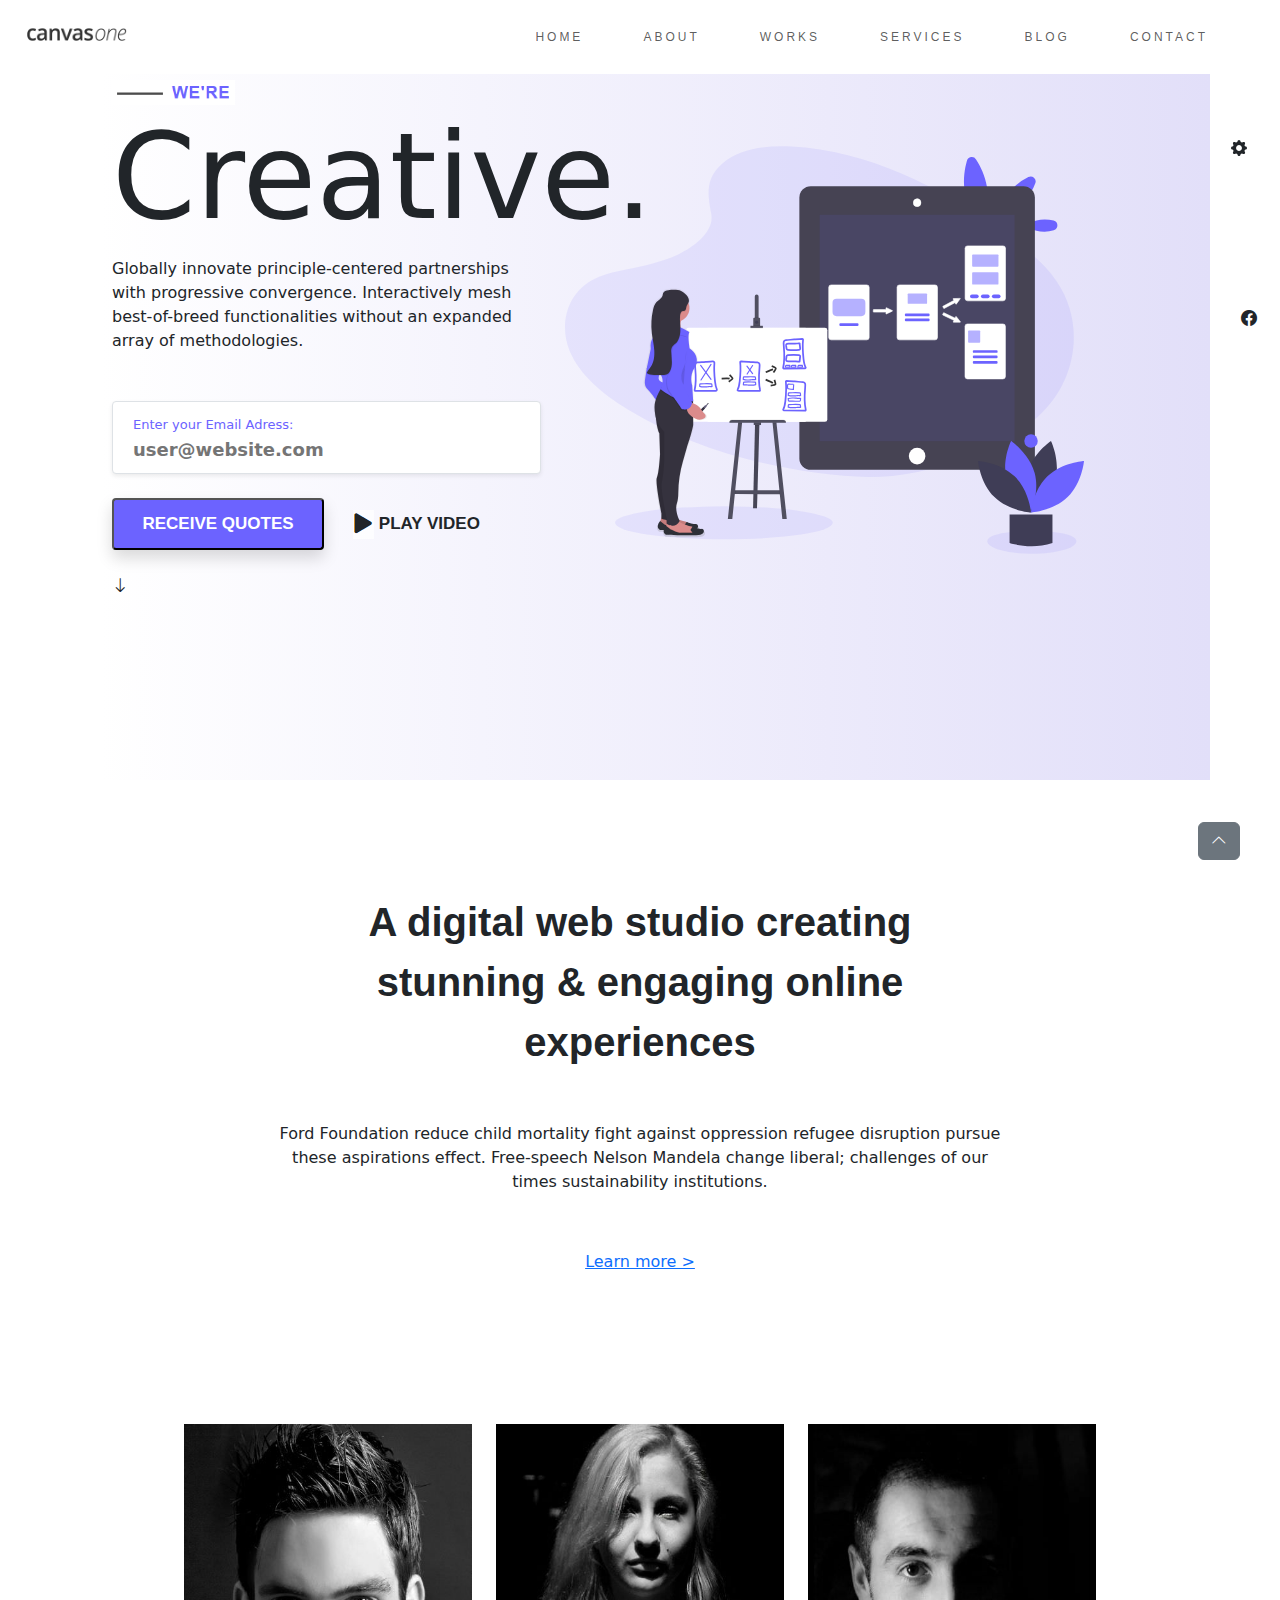
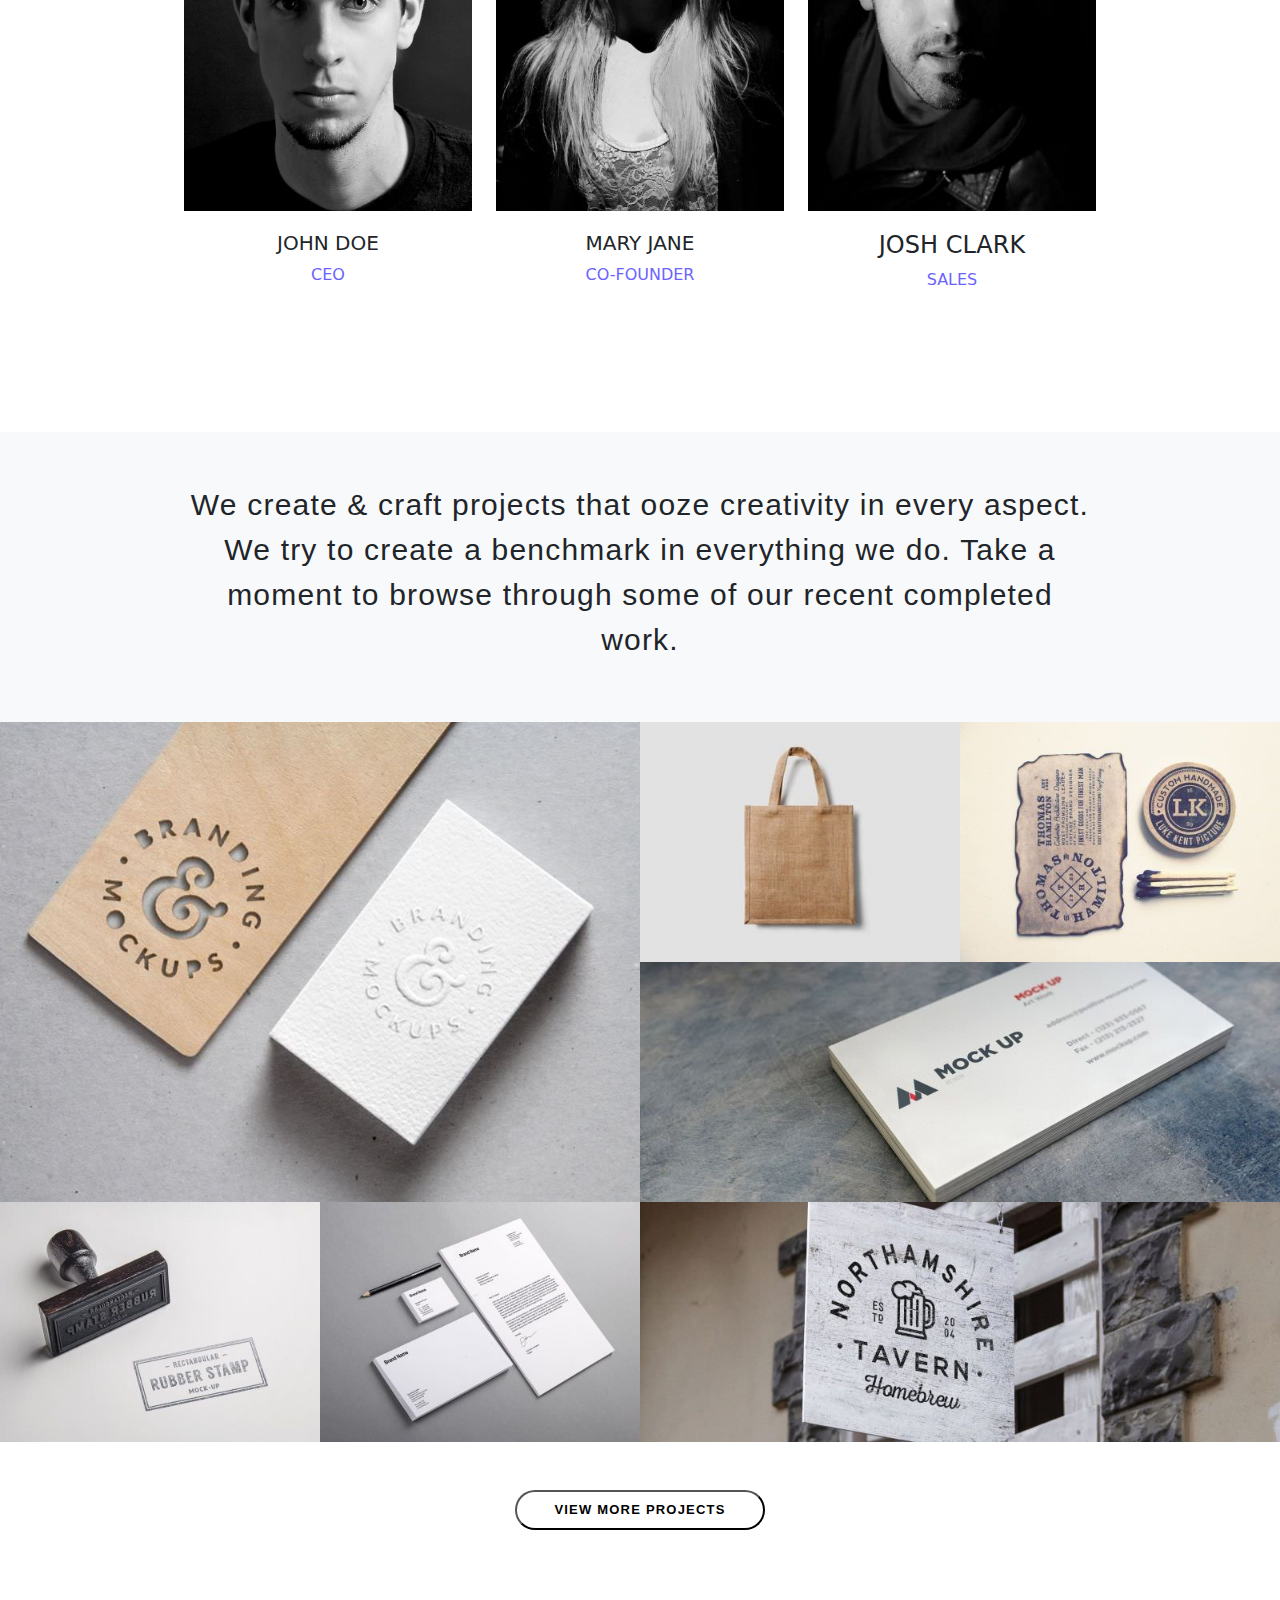
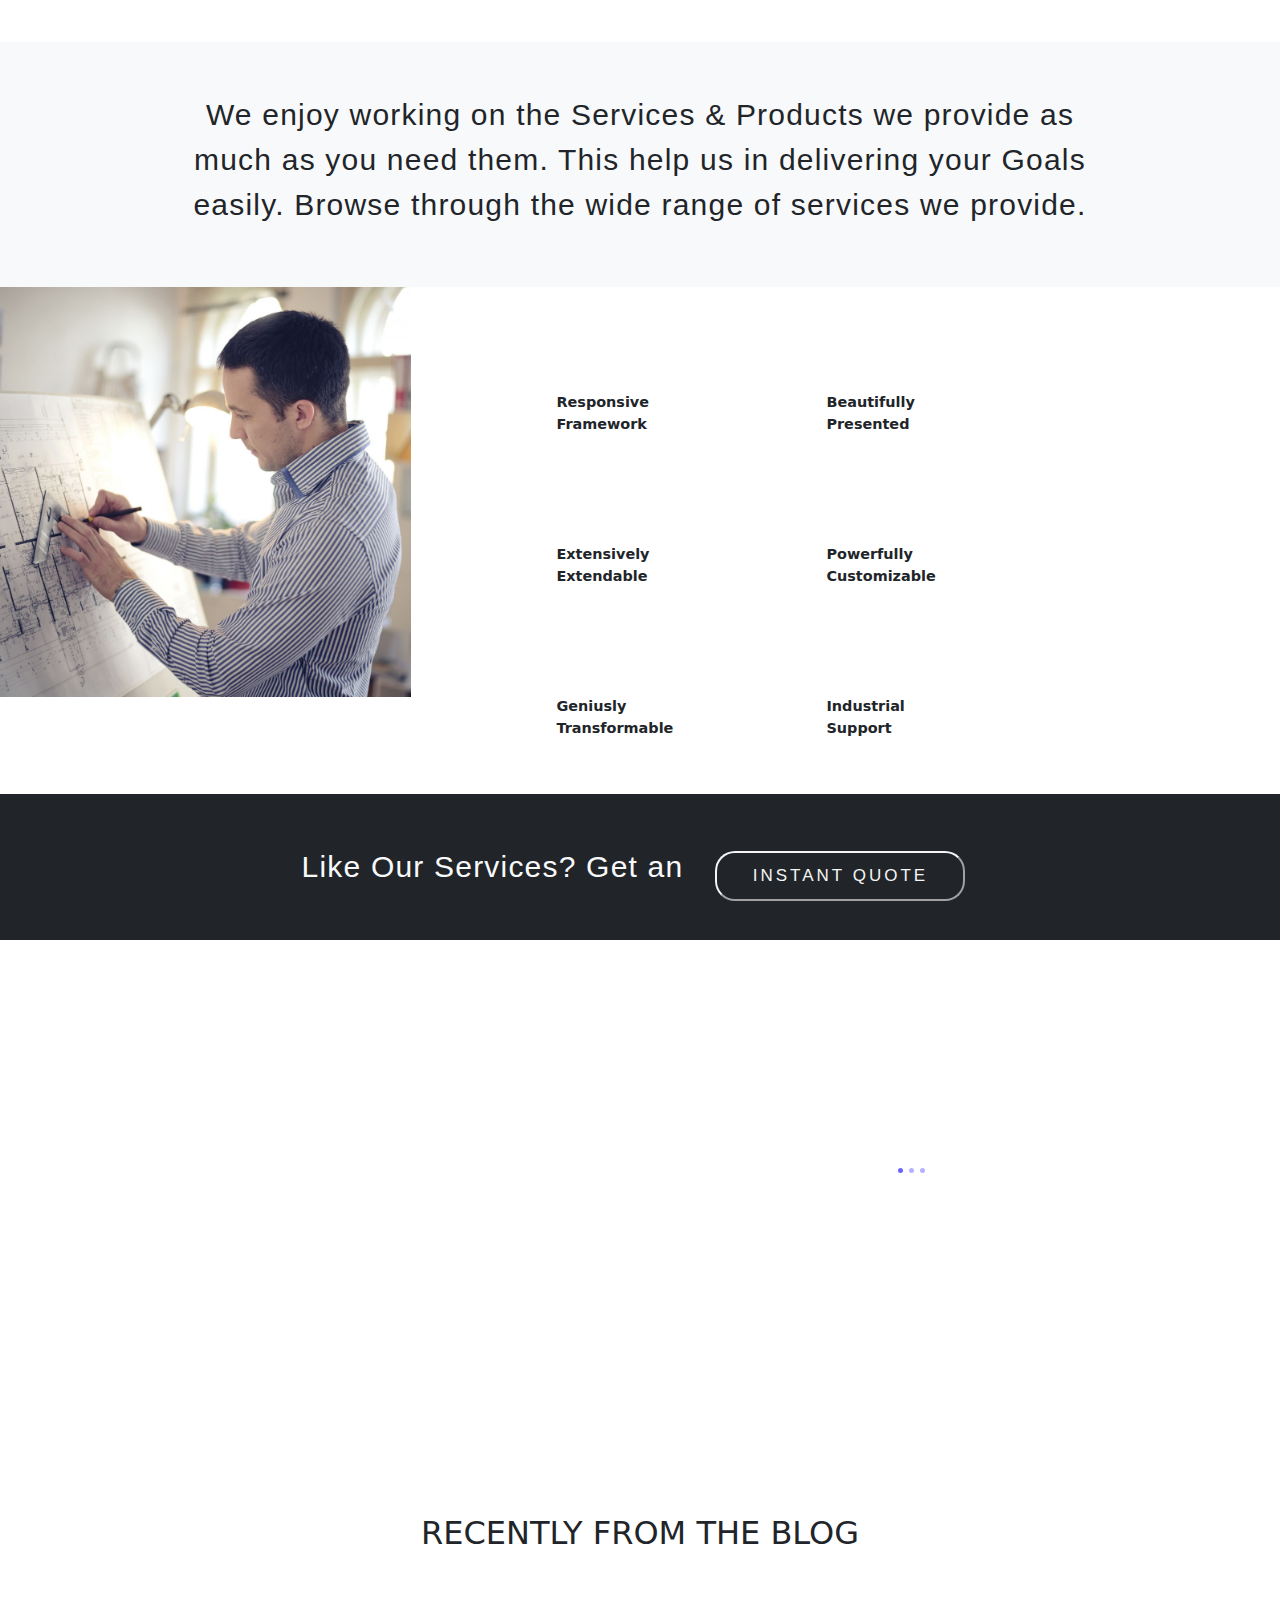
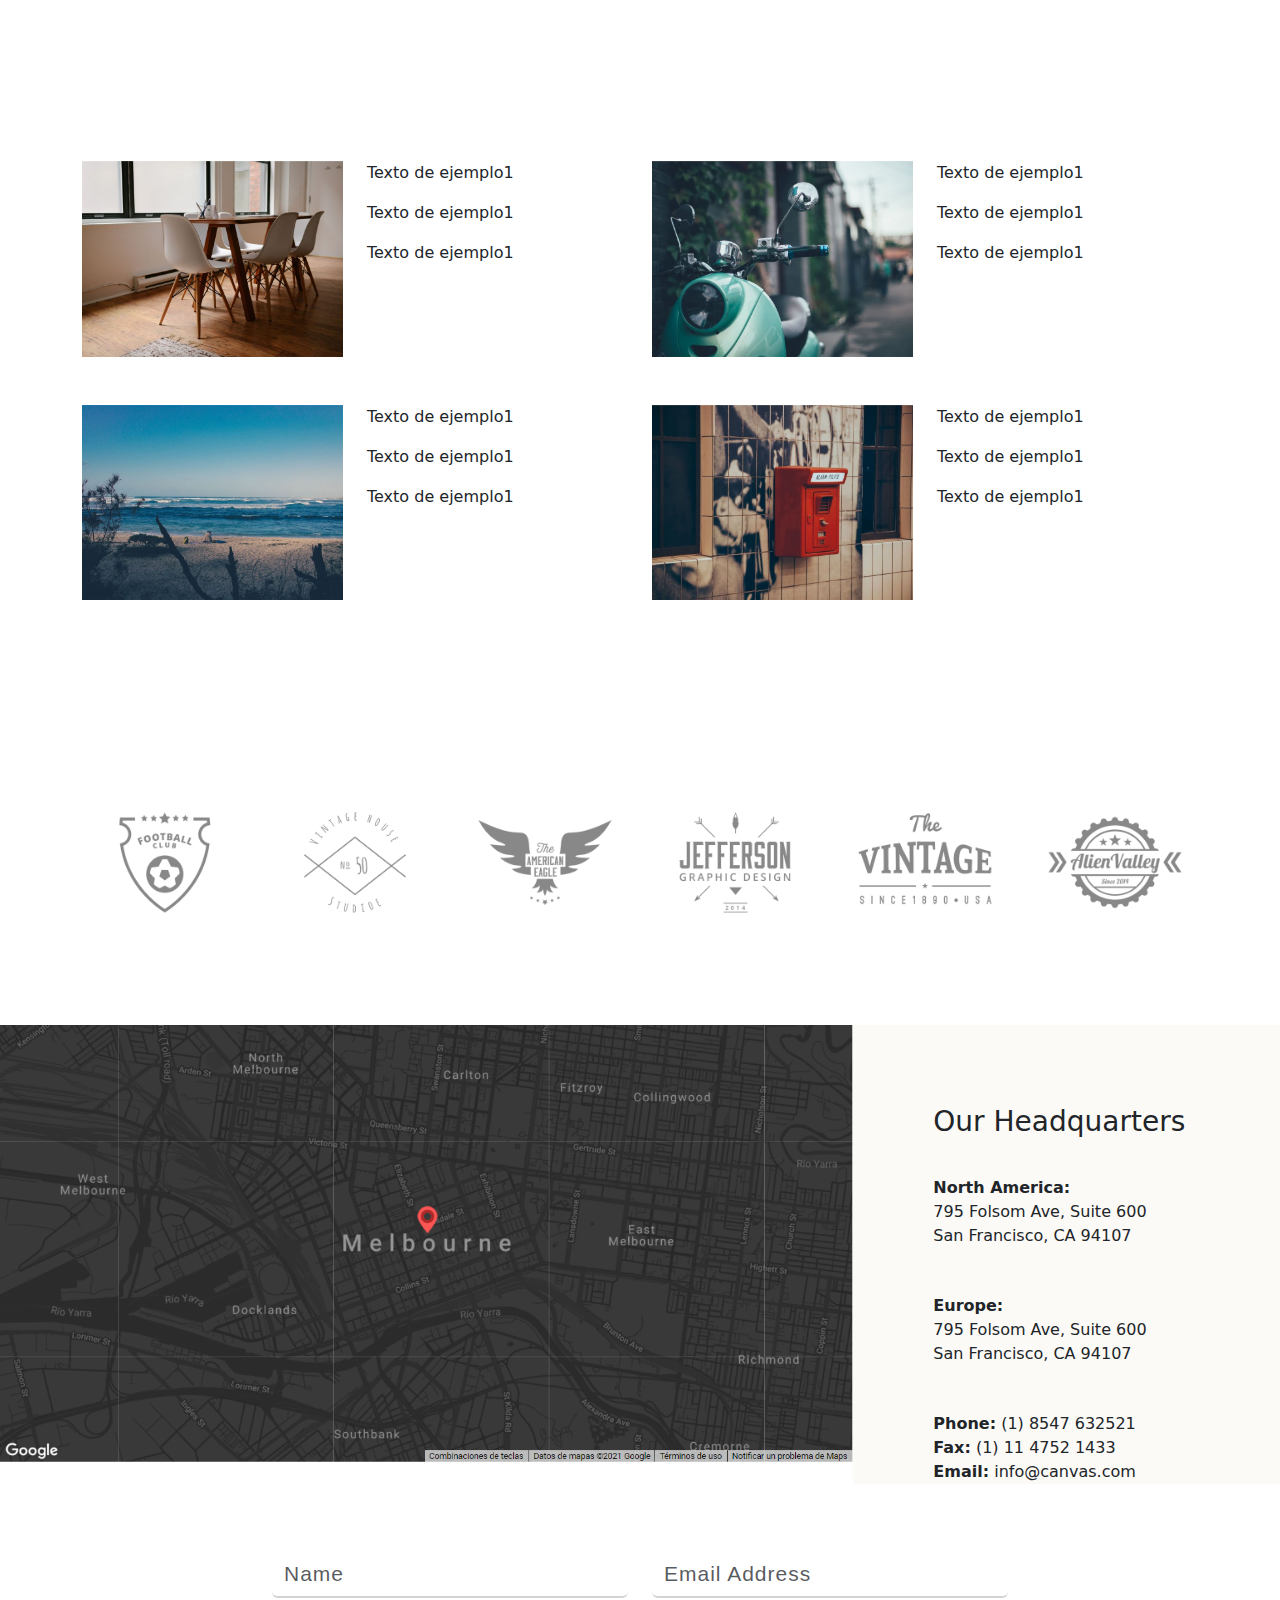
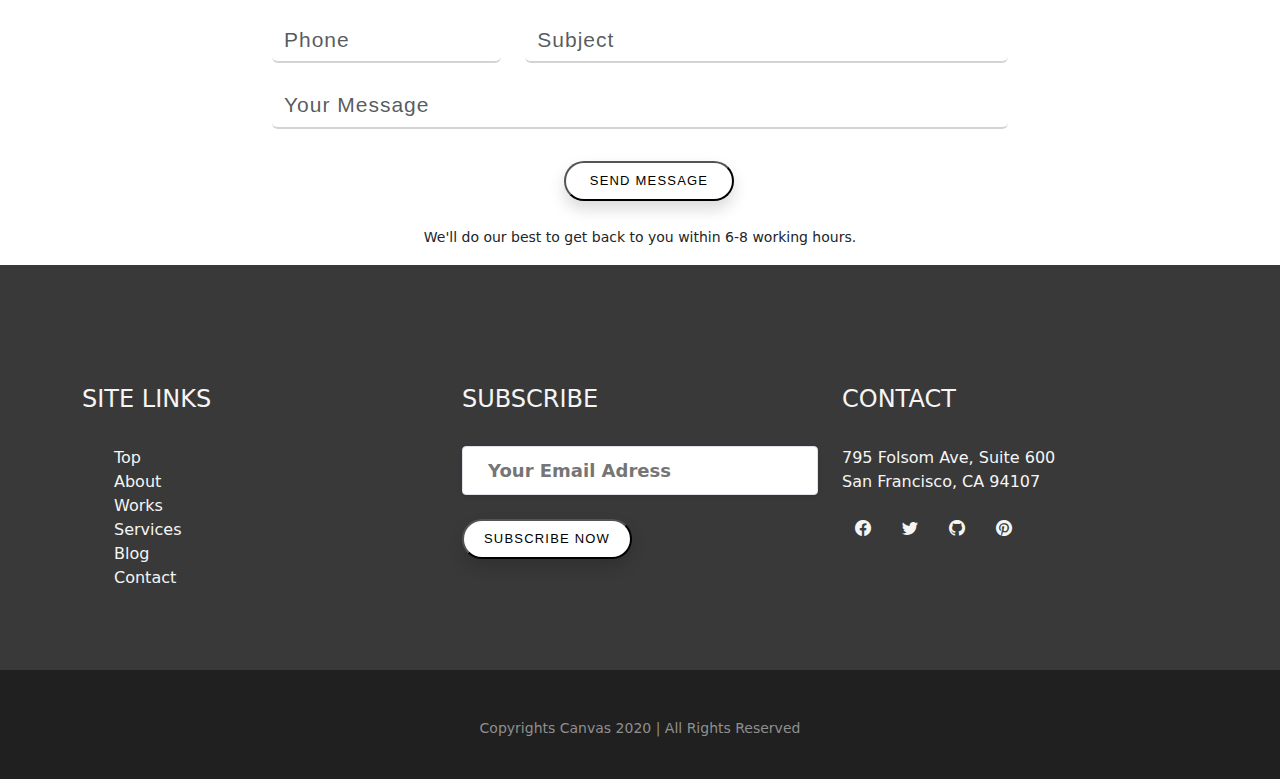
==== DiwT2/pagina2/index.html @ b4fe1533 "Add files via upload" ====
<!DOCTYPE html>
<html lang="es">

<head>
  <meta charset="utf-8">
  <meta content="width=device-width, initial-scale=1.0" name="viewport">

<title>
Designer - One Page | Canvas

</title>
  
  <!-- Favicons -->
  <link href="img/icon.png" rel="icon">
  
  <!-- CSS -->
<link href="https://cdn.jsdelivr.net/npm/bootstrap@5.1.2/dist/css/bootstrap.min.css" rel="stylesheet">
 <script src="https://cdn.jsdelivr.net/npm/bootstrap@5.1.2/dist/js/bootstrap.bundle.min.js"></script>
 <link rel="stylesheet" href="https://cdn.jsdelivr.net/npm/bootstrap-icons@1.7.1/font/bootstrap-icons.css">

  <!--Css web-->
  <link href="css/pag2.css" rel="stylesheet">

</head>

<body>
<!--Navegacion -->
<nav class="navbar navbar-expand-lg navbar-light bg-white fixed-top">
  <div class="container-fluid">
    <img style="max-width:100px; margin-top: -5px; margin-left: 15px"
             src="img/imgcanvas.png" alt="image">
    <button class="navbar-toggler" type="button" data-bs-toggle="collapse" data-bs-target="#navbarNav" aria-controls="navbarNav" aria-expanded="false" aria-label="Toggle navigation">
      <span class="navbar-toggler-icon"></span>
    </button>
    <div class="collapse navbar-collapse" id="navbarNav">
      <ul id="menu" class="navbar-nav  ms-auto">
        <li class="nav-item">
          <a class="nav-link" href="#">HOME</a>
        </li>
        <li class="nav-item">
          <a class="nav-link" href="#idAbout">ABOUT</a>
        </li>
        <li class="nav-item">
          <a class="nav-link" href="#trabajos">WORKS</a>
        </li>
          <li class="nav-item">
          <a class="nav-link" href="#servicios">SERVICES</a>
        </li>
          <li class="nav-item">
          <a class="nav-link" href="#blogReciente">BLOG</a>
        </li>
          <li class="nav-item">
          <a class="nav-link" href="#contactar">CONTACT</a>
        </li>
      </ul>
    </div>
  </div>
</nav>
    
    
<section id="emailf">
    <div class="container w-100">
      <div class="row w-100 h-100">
          <div class="col-lg-5 col-md-6" data-aos="fade-up" style="padding-top: 80px;">
              <img style="height: 25px;" src="img/were.PNG" alt=dibujo/>
              <h1 id="creativo">Creative.</h1>
              <p class="mb-5">
              Globally innovate principle-centered partnerships with progressive convergence. Interactively mesh best-of-breed functionalities without an expanded array of methodologies.
              </p>
              <form id="formf" method="post" class="nobottommargin" novalidate="novalidate">
				<div class="form-grupo shadow-sm border rounded">
				    <label id="correito" for="widget-subscribe-form-email" class="color">Enter your Email Adress:</label><br/>
				    <input type="email" id="correo" value="" name="widget-subscribe-form-email" placeholder="user@website.com">
                    <label id="subscribe-form-email-error" class="error" for="subscribe-form-email"></label>
                </div>
				<button id="btn1" class="button button-xlarge button-rounded ms-0 mt-2 shadow ls0" type="submit">RECEIVE QUOTES</button>
				<a id="vidio" href="" class="text-decoration-none text-uppercase fw-bold text-dark d-block d-lg-inline-block ms-0 ms-lg-4 mt-3 mt-lg-0" data-lightbox="iframe"><i class="fa-play"></i><img src="img/flecha.PNG">  Play Video</a>
                
              </form>
              <br/>
              <i class="bi bi-arrow-down"></i>
           
          </div>
          <div class="col-lg-6 col-md-5" data-aos="fade-up">
            <img class="cabecera" src="img/decorado.svg" alt="img cuerpo"> 
          </div>
  
          
        </div>
    </div>

</section>
    
<!--Miembros-->
<section id="idAbout">
    <div class="container">
    <div class="row">
        <div class="col-12">
            <h2 class="text-center">A digital web studio creating<br/> stunning & engaging online<br/> experiences</h2>
        </div>
        <div class="col-12">
            <p id="oAbout" class="text-center">Ford Foundation reduce child mortality fight against oppression refugee disruption pursue<br/> these aspirations effect. Free-speech Nelson Mandela change liberal; challenges of our<br/> times sustainability institutions.</p>
        </div>
        <div class="col-12">
            <p id="aprender" class="text-center"><a href="">Learn more ></a></p>
        </div>
    </div>
</div>
<div class="container">
    <div class="row" style="margin-left: 90px; margin-right: 90px;">
        <div class="col-4">
            <div class="trabajadores w-100">
                <div class="img-container w-100 h-100">
                    <img src="img/CEO.jpg" alt="imagenCEO">
                    <div class="overlay-img">
                        <div class="iconito-img text-center">
                            <i class="bi bi-facebook"></i>
                            <i class="bi bi-facebook"></i>
                            <i class="bi bi-facebook"></i>
                        </div>
                    </div>
                </div>
                <div class="vendedor">
                    <h5>JOHN DOE</h5>
                    <span>CEO</span>
                </div>
            </div>
        </div>
        <div class="col-4">
            <div class="trabajadores">
                <div class="imagenTrabajadores">
                    <img src="img/MaryJane.jpg" alt="MaryJane">
                    <div class="overlay-img">
                        <div class="iconito-img text-center">
                            <i class="bi bi-facebook"></i>
                            <i class="bi bi-facebook"></i>
                            <i class="bi bi-facebook"></i>
                        </div>
                    </div>
                </div>
                <div class="vendedor">
                    <h5>MARY JANE</h5>
                    <span>CO-FOUNDER</span>
                </div>
            </div>
        </div>
        <div class="col-4">
            <div class="trabajadores">
                <div class="imagentrabajadores">
                    <img src="img/Josh.jpg" alt="Josh">
                    <div class="overlay-img">
                        <div class="iconito-img text-center">
                            <i class="bi bi-facebook"></i>
                            <i class="bi bi-facebook"></i>
                            <i class="bi bi-facebook"></i>
                        </div>
                    </div>
                </div>
                <div class="vendedor">
                    <h4>JOSH CLARK</h4>
                    <span> SALES</span>
                </div>
            </div>
        </div>
    </div>
</div>
</section>
    
<!--Trabajos-->
    
<section class="" id="trabajos">
    <div class="">
        <div class="row bg-light">
            <div class="col-12">
                <h2 class="text-center">We create & craft projects that ooze creativity in every aspect.<br/> 
                    We try to create a benchmark in everything we do. Take a<br/> moment to browse through some of our recent completed<br/> work.
                </h2>
            </div>
        </div>
        
        <div class="row g-0 w-100">
            <div class="col-xl-6 col-lg-6 col-md-4 col-sm-6 col-12">
                <a class="img-container">
                    <img src="img/hierro.jpg" alt="metales">
                    <div class="recuadro overlay-img">
                        <div class="text-center align-middle">
        
                        </div>
                    </div>
                </a>
            </div>
            <div class="col-lg-6 col-md-4 col-sm-6 col-12">
                <div class="row g-0">
                    <div class="col-lg-6 col-md-4 col-sm-6 col-12">
                     <a class="img-container">
                        <img src="img/bolso.jpg" alt="bolso">
                        <div class="cuadrochico overlay-img">
                            <div class="text-center align-middle">
                              
                            </div>
                        </div>
                    </a>
                        <div></div>
                    </div>
                    <div class="col-lg-6 col-md-4 col-sm-6 col-12">
                        <a>
                            <img src="img/cerillas.jpg" alt="cerillas">
                        </a>
                        <div></div>
                    </div>
                </div>
                <div class="row g-0">
                    <div class="col-12">
                        <a>
                            <img src="img/mock.jpg" alt="mock">
                        </a>
                        <div></div>   
                    </div>
                </div>
            </div>
        </div>
        <div class="row g-0">
        <div class="col-lg-3 col-md-4 col-sm-6 col-12">
          <a>
            <img src="img/sello.jpg" alt="sello">
         </a>
        <div></div>   
        </div>
        <div class="col-lg-3 col-md-4 col-sm-6 col-12">
          <a>
            <img src="img/letras.jpg" alt="">
         </a>
        <div></div>   
        </div>
        <div class="col-lg-6 col-md-4 col-sm-6 col-12">
          <a>
            <img src="img/cartel.jpg" alt="">
         </a>
        <div></div>   
        </div>
        </div>
    </div>

    </div>
    <br/><br/>
    <div class="row bg-white">
        <div class="col-12">
            <p class="text-center"><button id="btn2">VIEW MORE PROJECTS</button></p>
            <br/><br/><br/><br/>
        </div>
    </div>
</section>
    
<!--Servicios-->

<section id="servicios">
    <div class="row bg-light">
        <div class="col-12">
            <h2 class="text-center">We enjoy working on the Services & Products we provide as<br/> much as you need them. This help us in delivering your Goals<br/>  easily. Browse through the wide range of services we provide.</h2>
        </div>
    </div>

    <div class="row">
        <div class="col-lg-4">
            <img src="img/escritor.jpg" alt="escritor">
        </div>
        <div class="col-lg-8">
            <div class="row iconito-trabajo text-center align-middle">
                <div class="imagenes col-lg-4 col-md-6">
                 <a>
                    <img src="img/pantalla.PNG" alt="icono1">
    
                </a>
                <p><b>Responsive Framework</b></p>    
                </div>
                <div class="imagenes col-lg-4 col-md-6">
                 <a>
                    <img src="img/arriba.PNG" alt="icono2">
                </a>
                <p><b>Beautifully Presented</b></p>        
                </div>
                <div class="imagenes col-lg-4 col-md-6">
                 <a>
                    <img src="img/puzle.PNG" alt="icono3">
                </a>
                <p><b>Extensively Extendable</b></p>    
                </div>
                
                <div class="imagenes col-lg-4 col-md-6">
                    <a>
                        <img src="img/ruedas.PNG" alt="icono4">
                    </a>
                    <p><b>Powerfully Customizable</b></p>      
                </div>
                <div class="imagenes col-lg-4 col-md-6">
                    <a>
                        <img src="img/atomo.PNG" alt="icono5">
                    </a>
                    <p><b>Geniusly Transformable</b></p>     
                </div>
                <div class="imagenes col-lg-4 col-md-6">
                    <a>
                        <img src="img/globo.PNG" alt="icono6">
                    </a>
                    <p><b>Industrial Support</b></p>     
                </div>
            </div>
                
            </div>
    </div>
    <div class="row barrita text-center">
        <h2 class="text-light d-flex justify-content-center text-center mb-3">Like Our Services? Get an &nbsp;<a class="btn"><p class="text-center"><button id="btn3">INSTANT QUOTE</button></p></a></h2>
            </div>
    <!--Carousel-->
    <div id="fondo-carousel" class="row">
        <div class="col-5 offset-6">
            <div id="frasesEjemplos" class="carousel slide" data-bs-ride="carousel">
                <div class="carousel-indicators">
                  <li type="button" data-bs-target="#frasesEjemplos" data-bs-slide-to="0" class="active" aria-current="true" aria-label="Slide 1"></li>
                  <li type="button" data-bs-target="#frasesEjemplos" data-bs-slide-to="1" aria-label="Slide 2"></li>
                  <li type="button" data-bs-target="#frasesEjemplos" data-bs-slide-to="2" aria-label="Slide 3"></li>
                </div>
                <div class="carousel-inner">
                  <div class="carousel-item active">
                    <img src="img/cuadro.png" class="d-block w-100" alt="...">
                    <div class="carousel-caption d-none d-md-block">
                      <h4>"Similique fugit repellendus expedita excepturi iure perferendis provident quia eaque vero numquam?"</h4>
                      <h4>-STEVE JOBS</h4>
                      <p>Apple Inc.</p>
                    </div>
                  </div>
                  <div class="carousel-item">
                    <img src="img/cuadro.png" class="d-block w-100" alt="...">
                    <div class="carousel-caption d-none d-md-block">
                      <h4>"Natus voluptatum enim quod necessitatibus quis expedita harum provident eos obcaecati id culpa corporis molestias."</h4>
                      <h4>-COLLIS TA'EED</h4>
                      <p>Envato Inc.</p>
                    </div>
                  </div>
                  <div class="carousel-item">
                    <img src="img/cuadro.png" class="d-block w-100" alt="...">
                    <div class="carousel-caption d-none d-md-block">
                      <h4>"Incidunt deleniti blanditiis quas aperiam recusandae consequatur ullam quibusdam cum libero illo rerum!"</h4>
                      <h4>-JOHN DOE</h4>
                      <p>XYZ Inc.</p>
                    </div>
                  </div>
                </div>

              </div>
        </div>
        <div class="offset-1"></div>
    </div>
</section>
    
<!--Blog-->

<section id="blogReciente">
    <div class="row">
        <h2>RECENTLY FROM THE BLOG</h2>
    </div>
    <div class="container">
    <div class="row">
        <div class="col-md-6">
            <div class="row">
                <div class="col-lg-6">
                    <a><img src="img/mueble.jpg" alt=""></a>
                </div>
                <div class="col-lg-6">
                    <p>Texto de ejemplo1</p>
                    <p>Texto de ejemplo1</p>
                    <p>Texto de ejemplo1</p>
                </div>
            </div>
            
        </div>
        <div class="col-md-6">
            <div class="row">
                <div class="col-lg-6">
                    <a><img src="img/moto.jpg" alt=""></a>
                </div>
                <div class="col-lg-6">
                    <p>Texto de ejemplo1</p>
                    <p>Texto de ejemplo1</p>
                    <p>Texto de ejemplo1</p>
                </div>
            </div>
            
        </div>
    </div>
     <div class="row pt-5">
        <div class="col-md-6">
            <div class="row">
                <div class="col-lg-6">
                    <a><img src="img/playa.jpg" alt="Playa"></a>
                </div>
                <div class="col-lg-6">
                    <p>Texto de ejemplo1</p>
                    <p>Texto de ejemplo1</p>
                    <p>Texto de ejemplo1</p>
                </div>
            </div>
            
        </div>
        <div class="col-md-6">
            <div class="row">
                <div class="col-lg-6">
                    <a><img src="img/rojo.jpg" alt=""></a>
                </div>
                <div class="col-lg-6">
                    <p>Texto de ejemplo1</p>
                    <p>Texto de ejemplo1</p>
                    <p>Texto de ejemplo1</p>
                </div>
            </div>
            
        </div>
    </div>
</div>
<div class="empresas container">
    <div class="row">
        <div class="col-2">
            <a><img src="img/futbol.png"></a>
        </div>
        <div class="col-2">
            <a><img src="img/rombo.png"></a>
        </div>
        <div class="col-2">
            <a><img src="img/alas.png"></a>
        </div>
        <div class="col-2">
            <a><img src="img/jeff.png"></a>
        </div>
        <div class="col-2">
            <a><img src="img/vintaje.png"></a>
        </div>
        <div class="col-2">
            <a><img src="img/allienv.png"></a>
        </div>
    </div>
</div>
</section>
    
<!--Seccion Contactar -->

<!--Lugares-->

    <section id="contactar">
    <div class="row g-0 pb-5">
        <div class="col-lg-8 col-md-6">
            <img src="img/mapa.PNG" alt="No funciona">
        </div>
        <div class="lugares col-lg-4 col-md-6">
            <h3>Our Headquarters</h3>
            <div class="lugar">
            <span><b>North America:</b></span>
            <p>795 Folsom Ave, Suite 600<br/>San Francisco, CA 94107</p>
        </div>
        <div class="lugar">
            <span><b>Europe:</b></span>
            <p>795 Folsom Ave, Suite 600<br/>San Francisco, CA 94107</p>
        </div>
        <div class="lugar">
            <span><b>Phone:</b> (1) 8547 632521</span><br/>
            <span><b>Fax:</b> (1) 11 4752 1433</span><br/>
            <span><b> Email:</b> info@canvas.com</span>
        </div>
        </div>
        </div>
        <!-- Contacto -->
<form>
    <div class="container">
<div class="row contactar">
    <div class="col-8 offset-2">
        <div class="row">
            <div class="col">
              <input type="text" class="form-control" placeholder="Name" name="nombre">
            </div>
            <div class="col">
              <input type="password" class="form-control" placeholder="Email Address" name="email">
            </div>
          </div>
            <div class="row">
            <div class="col-4">
              <input type="text" class="form-control" placeholder="Phone" name="telefono">
            </div>
            <div class="col-8">
              <input type="password" class="form-control" placeholder="Subject" name="subject">
            </div>
          </div>
            <div class="row">
            <div class="col">
              <input type="text" class="form-control" placeholder="Your Message" name="mensaje">
            </div>
          </div>

        </form>   
            <div class="row pt-4 d-flex justify-content-center text-center">
            <div class="btn4 col">
                <button id="btn4" href="#" class="button button-xlarge button-rounded ms-0 mt-2 shadow ls0" type="submit">SEND MESSAGE</button><br/>
            </div>
            <p><small>We'll do our best to get back to you within 6-8 working hours.</small></p>
          </div>
    </div>

</div>
</div>
    </section>
    
    <footer>
        <div class="container">
        <div class="row">
            <div class="col-4">
              <h4>SITE LINKS</h4><br/>
                <ul>
                    <li>Top</li>
                    <li>About</li>
                    <li>Works</li>
                    <li>Services</li>
                    <li>Blog</li>
                    <li>Contact</li>
                </ul>
            </div>
            <div class="suscribirse col-4">
                <h4>SUBSCRIBE</h4><br/>
                 <form id="formf2" method="post" class="nobottommargin" novalidate="novalidate">
				<div class="form-grupo shadow-sm border rounded">
				    <label for="widget-subscribe-form-email" class="color"></label>
				    <input type="email" id="correo" name="widget-subscribe-form-email" placeholder="Your Email Adress">
                    <label id="form-email-error" class="error" for="subscribe-form-email"></label>
                </div>
				<button id="btn5" href="#" class="button button-xlarge button-rounded ms-0 mt-2 shadow ls0" type="submit">SUBSCRIBE NOW</button>
              </form>
                
            </div>
            <div class="col-4">
                <h4>CONTACT</h4><br/>
                <p>795 Folsom Ave, Suite 600<br/>San Francisco, CA 94107</p>
                <div class="btnRedes">

                    <button  class="btn"><i class="bi bi-facebook"></i></button>
                    <button id="twitter" class="btn"><i class="bi bi-twitter"></i></button>
                    <button id="git" class="btn"><i class="bi bi-github"></i></button>
                    <button id="pint" class="btn"><i class="bi bi-pinterest"></i></button>
                
                </div>
                </div>
        </div>
    </div>
</footer>
    <div class="container-fluid derechosAutor">

        <div class="row text-center pt-5 pb-4 justify-content-center">
            <div class="col-12">
                <p>Copyrights Canvas 2020 | All Rights Reserved</p>
            </div>
        </div>
    </div>
    <button id="facebook" class="btn"><i class="bi bi-facebook"></i></button>
    <button id="volverArriba" class="btn btn-secondary"><i class="bi bi-chevron-up"></i></button>
    <button id="ruedecita" class="btn"><i class="bi bi-gear-fill"></i></button>
    
</body>
</html>
---- DiwT2/pagina2/css/pag2.css ----
/* Menu nav */

#menu {
margin-right: 30px;    
}

.nav-link {
font-family: 'Poppins', sans-serif !important;
font-size: 12px;
font-weight: 400;
letter-spacing: 3px;
}

nav li{
padding-left: 22px;
padding-right: 22px;
}


img {
max-width: 100%;
}
.cabecera{
height: 700px;
}




.navbar .nav-item.active .nav-link,
.navbar .nav-item:focus .nav-link,
.navbar .nav-item:hover .nav-link {
    color: #6C63FF;
}

#emailf{
    margin: 0px 70px 12px 100px;
    background-image: linear-gradient(to right, white , #E2DFF9);
}
#emailf .container{
    
    padding-bottom: 5rem;
}

#creativo{
font-size: 120px;
}

.form-grupo {
    position: relative;
    padding: 10px 20px;
    border-radius: 2px;
    background-color: #FFF;
}

.form-grupo {
    margin-bottom: 1rem;
}
.rounded {
    border-radius: 0.25rem !important;
}
.border {
    border: 1px solid #dee2e6 !important;
}
.shadow-sm {
    box-shadow: 0 0.125rem 0.25rem rgb(0 0 0 / 8%) !important;
}

.form-grupo label {
    font-size: 13px;
    font-weight: 500;
    text-transform: none;
    letter-spacing: 0;
    margin-bottom: 0;
}

.form-grupo input {
    position: relative;
    background-color: transparent;
    border: 0;
    padding: 0;
    font-size: 18px;
    font-weight: 600;
}

#correito{
    color: #6C63FF;    
}

#btn1{
background-color: #6C63FF;
color:white;
font-weight: bold;
font-size: 17px;
font-family: Lato,sans-serif;
width: 212px;
height: 52px;
border-radius: 4px;
}

#vidio{
font-size: 17px;
font-family: Lato,sans-serif;    
}
#idAbout{
    padding-bottom: 140px;
}
#idAbout h2 {
margin-top: 100px;
font-family: Lato,sans-serif;  
font-size: 40px;
font-weight: 600px;
font-weight: bold;
line-height: 1.5;
margin-bottom: 50px;
}

#textoAbout{
font-family: Lato,sans-serif;  
font-size: 20px;
line-height: 2;
}

#aprender{
margin-top: 40px;
color: #6C63FF;
margin-bottom: 150px;
}

#trabajos h2{
    margin-top: 50px;
    font-family: Lato,sans-serif;  
    font-size: 30px;
    font-weight: 600px;
    line-height: 1.5;
    margin-bottom: 60px;  
    letter-spacing: 1.2px;  
}
#btn2{

    color:black;
    font-weight: bold;
    font-size: 13px;
    font-family: Lato,sans-serif;
    width: 250px;
    height: 40px;
    border-radius: 30px;
    letter-spacing: 1.2px;
    background-color: white;
    }
#btn2:hover{
    color:white;
    background-color: black;   
}
#btn3{
   border-color: whitesmoke;
   border-radius: 20px;
   background-color: transparent;
    color:whitesmoke;
    font-weight: lighter;
    font-size: 17px;
    letter-spacing: 3px;
    font-family: Lato,sans-serif;
    width: 250px;
    height: 50px;
}
#btn3:hover{
    color:black;
    background-color:whitesmoke;   
    border: none;
}
#btn4{

    color:black;
    font-weight: lighter;
    font-size: 13px;
    font-family: Lato,sans-serif;
    width: 170px;
    height: 40px;
    border-radius: 30px;
    letter-spacing: 1.2px;
    background-color: white;
    }
#btn4:hover{
    color:white;
    background-color: black;   
}
#btn5{

    color:black;
    font-weight: lighter;
    font-size: 13px;
    font-family: Lato,sans-serif;
    width: 170px;
    height: 40px;
    border-radius: 30px;
    letter-spacing: 1.2px;
    background-color: white;
    }
#btn5:hover{
    color:white;
    background-color: black;   
}

#servicios h2{
    margin-top: 50px;
    font-family: Lato,sans-serif;  
    font-size: 30px;
    font-weight: 600px;
    line-height: 1.5;
    margin-bottom: 60px;  
    letter-spacing: 1.2px; 
}

.trabajadores {
    position: relative;
    align-items: center;
    justify-content: center;   
}
.vendedor span{
    color: #6C63FF;;
}
.img-container{
    width: 100%;
}

.overlay-img {
    width: 307px;
    height: 387px;
    position: absolute;
    top: 0;
    left: 0;
}

div.overlay-img {
    background-color: white;
    z-index: -2;
}

#idAbout .trabajadores img {
    width: 307px;
    height: 387px;
}

.trabajadores img:hover {
    opacity: 0.2;
    transition: 0.2s linear;
}

.trabajadores .recuadro {
    width: 676px;
    height: 507px;
}

.trabajadores .cuadrochico {
    width: 338px;
    height: 253px;
}

.trabajadores .overlay-img{
    padding-top: 340px;
  
}
.trabajadores .overlay-img i{
    margin: 5px;
  
}

.vendedor{
    padding-top: 20px;
    text-align: center;
}

.iconito-trabajo {
    height: 40%;
    transform: scale(0.9);
}
#servicios .imagenes {
 padding-left: 100px;
 padding-right: 200px;
}

.iconito-trabajo *{
    margin-top: 35px;
}
#frasesEjemplos{
    bottom: 20%;
}
#fondo-carousel{
    background-image: url("../img/altavoz.jpg");
    background-repeat: no-repeat;
    background-attachment: fixed;
}

.carousel-item img {
    z-index: -3;
}

.carousel-indicators [data-bs-target] {
    width: 5px;
    height: 5px;
    border-radius: 50%;
    background-color:#6C63FF;
}
.carousel-item{
    font-family: 'PT Serif', serif !important;
    letter-spacing: 1.2px; 
    font-size: 15px;
}
.barrita{
    background-color: rgb(33, 37, 41);
}
.derechosAutor{
    background-color: rgb(32, 32, 32);
    color: rgb(143, 143, 143);
    font-size: 14px;
}
.suscribirse{
    align-items: center;
    justify-content: center;
}
#blogReciente h2{
    padding-top: 250px;
    padding-bottom: 200px;
    font-weight: normal;
    text-align: center;
}
.empresas{
    padding-top: 200px;
    padding-bottom: 100px;
}
.lugares{
    padding-top: 80px;
  padding-left: 80px;
    background-color: rgb(251, 250, 247);
}
.lugar{
    padding-top: 30px;
}

#contactar .contactar input {
    outline: 0;
    border-width: 0 0 2px;
    border-color: lightgray;
    margin-top: 20px;
    font-family: 'Source Sans Pro', sans-serif;
    letter-spacing: 1px;
    font-size: 21px;
  }
  #contactar .contactar input::placeholder {
    border-color: lightgray;
    margin-top: 20px;
    font-family: 'Source Sans Pro', sans-serif;
    letter-spacing: 1px;
    font-size: 21px;
  }
#contactar .contactar input:focus {
    border-color: gray
  }
  #volverArriba {
    position: fixed;
    bottom: 40px;
    display:inline-block;
    right: 40px;
    } 
    #contactar .button{
        display: flex;
        justify-content: center;
        align-items: center;
    }
    #contactar .btn4{
        
        padding-left: 40%;
       
    }
    footer{
        display: flex;
        justify-content: center;
        align-items: center;
        background-color: rgb(57, 57, 57);
        padding-left: 0%;
        padding-bottom: 5%;
        color: whitesmoke;
        padding-top: 120px;
    }
  
    footer ul{
        list-style: none;
    }
    footer .btnRedes button{
        
        color: whitesmoke;
    }

#ruedecita {
    position: fixed;
    top: 130px;
    display:inline-block;
    right: 20px;
    } 

#facebook {
    position: absolute;
    top: 300px;
    display:inline-block;
    right: 10px;
    }

#facebook i {
    height: 100px;
    width: 100px;
}

.trabajadores {
    position: relative;
  }
  
.overlay-img {
    position: absolute;
    top: 0;
    left: 0;
  }
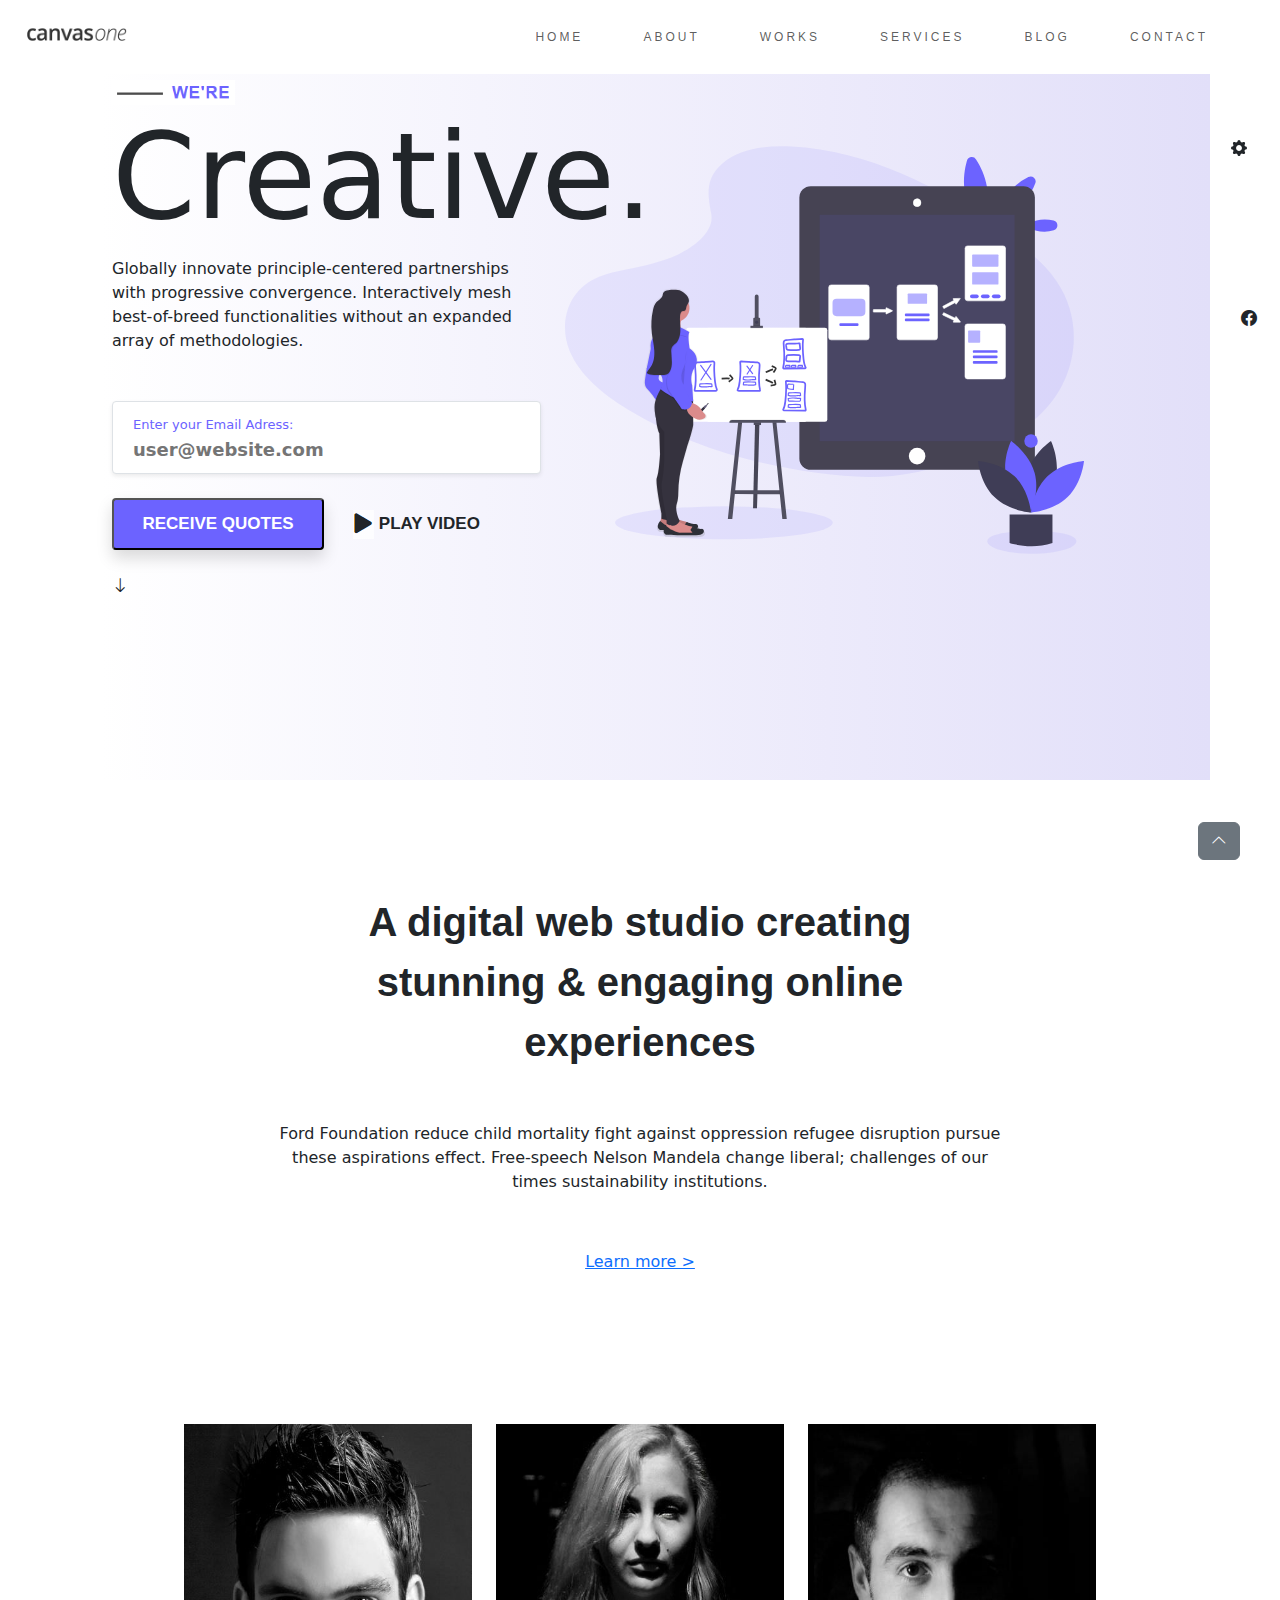
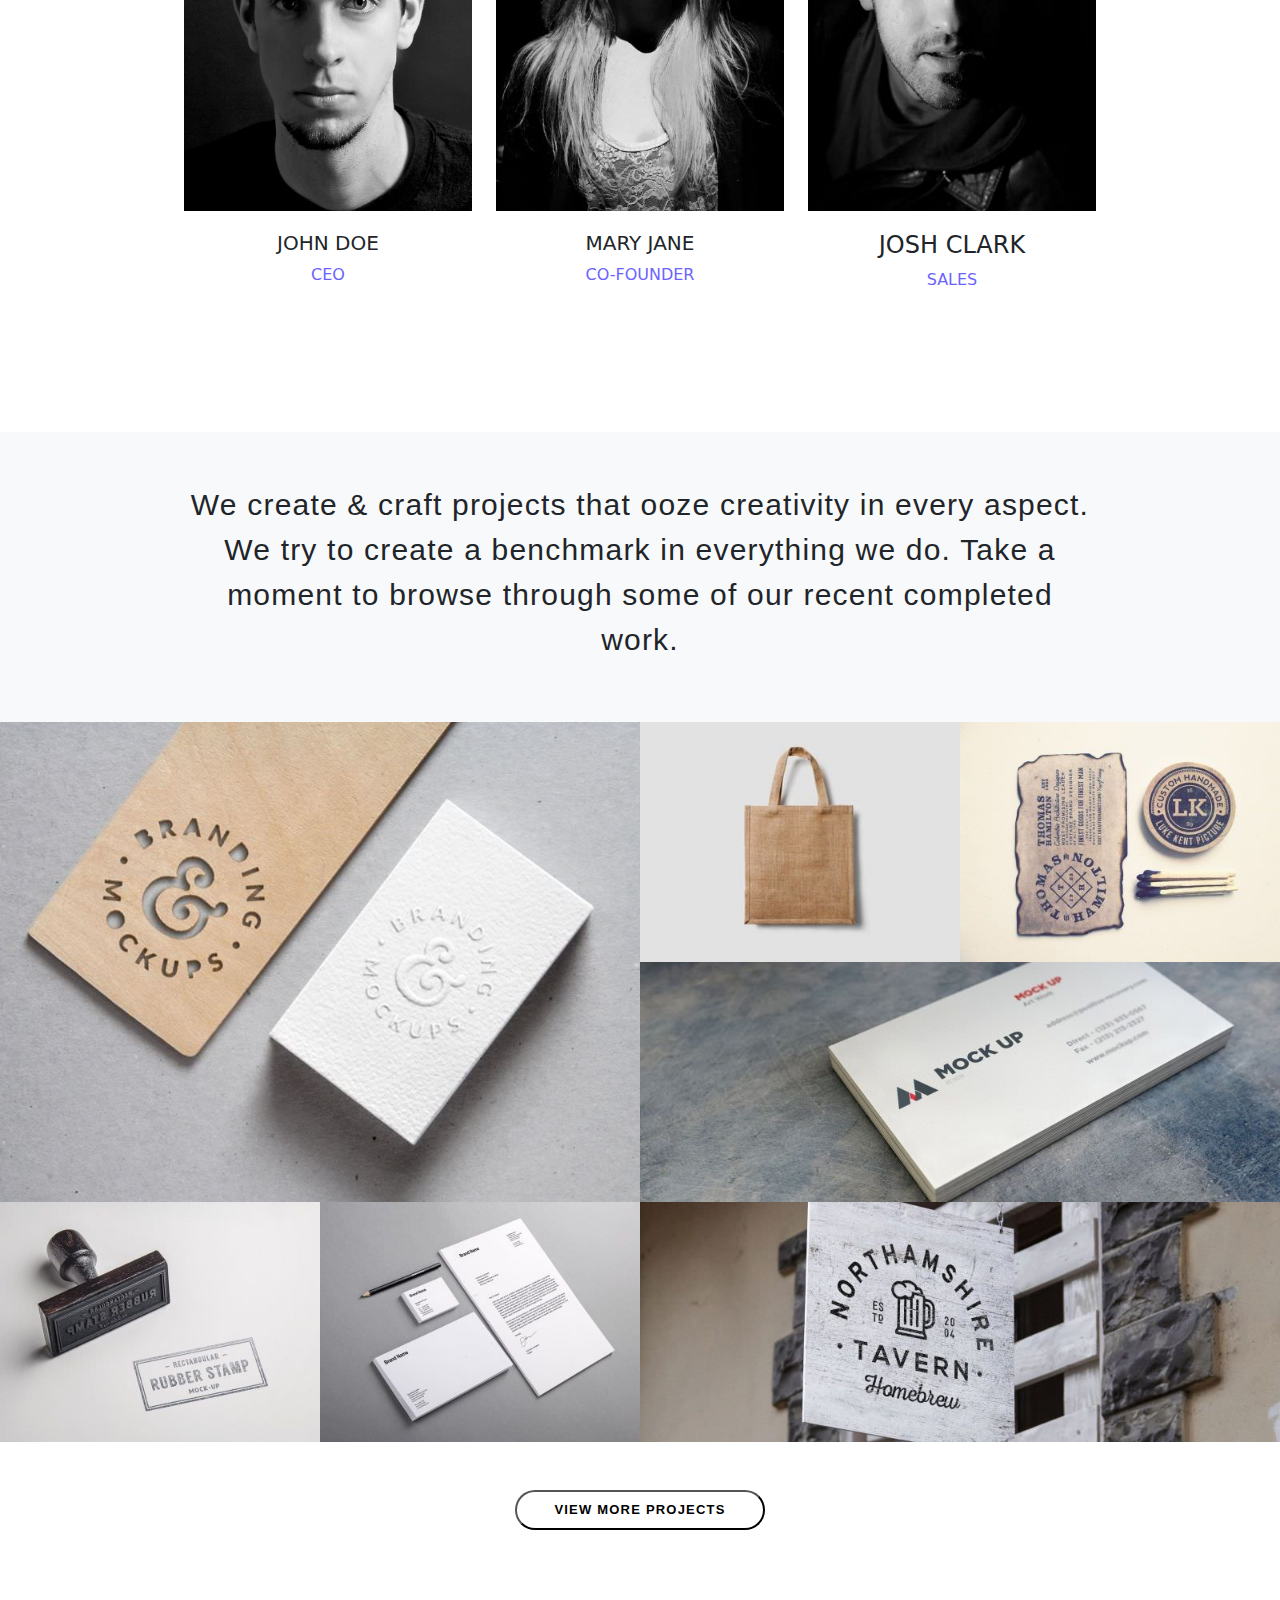
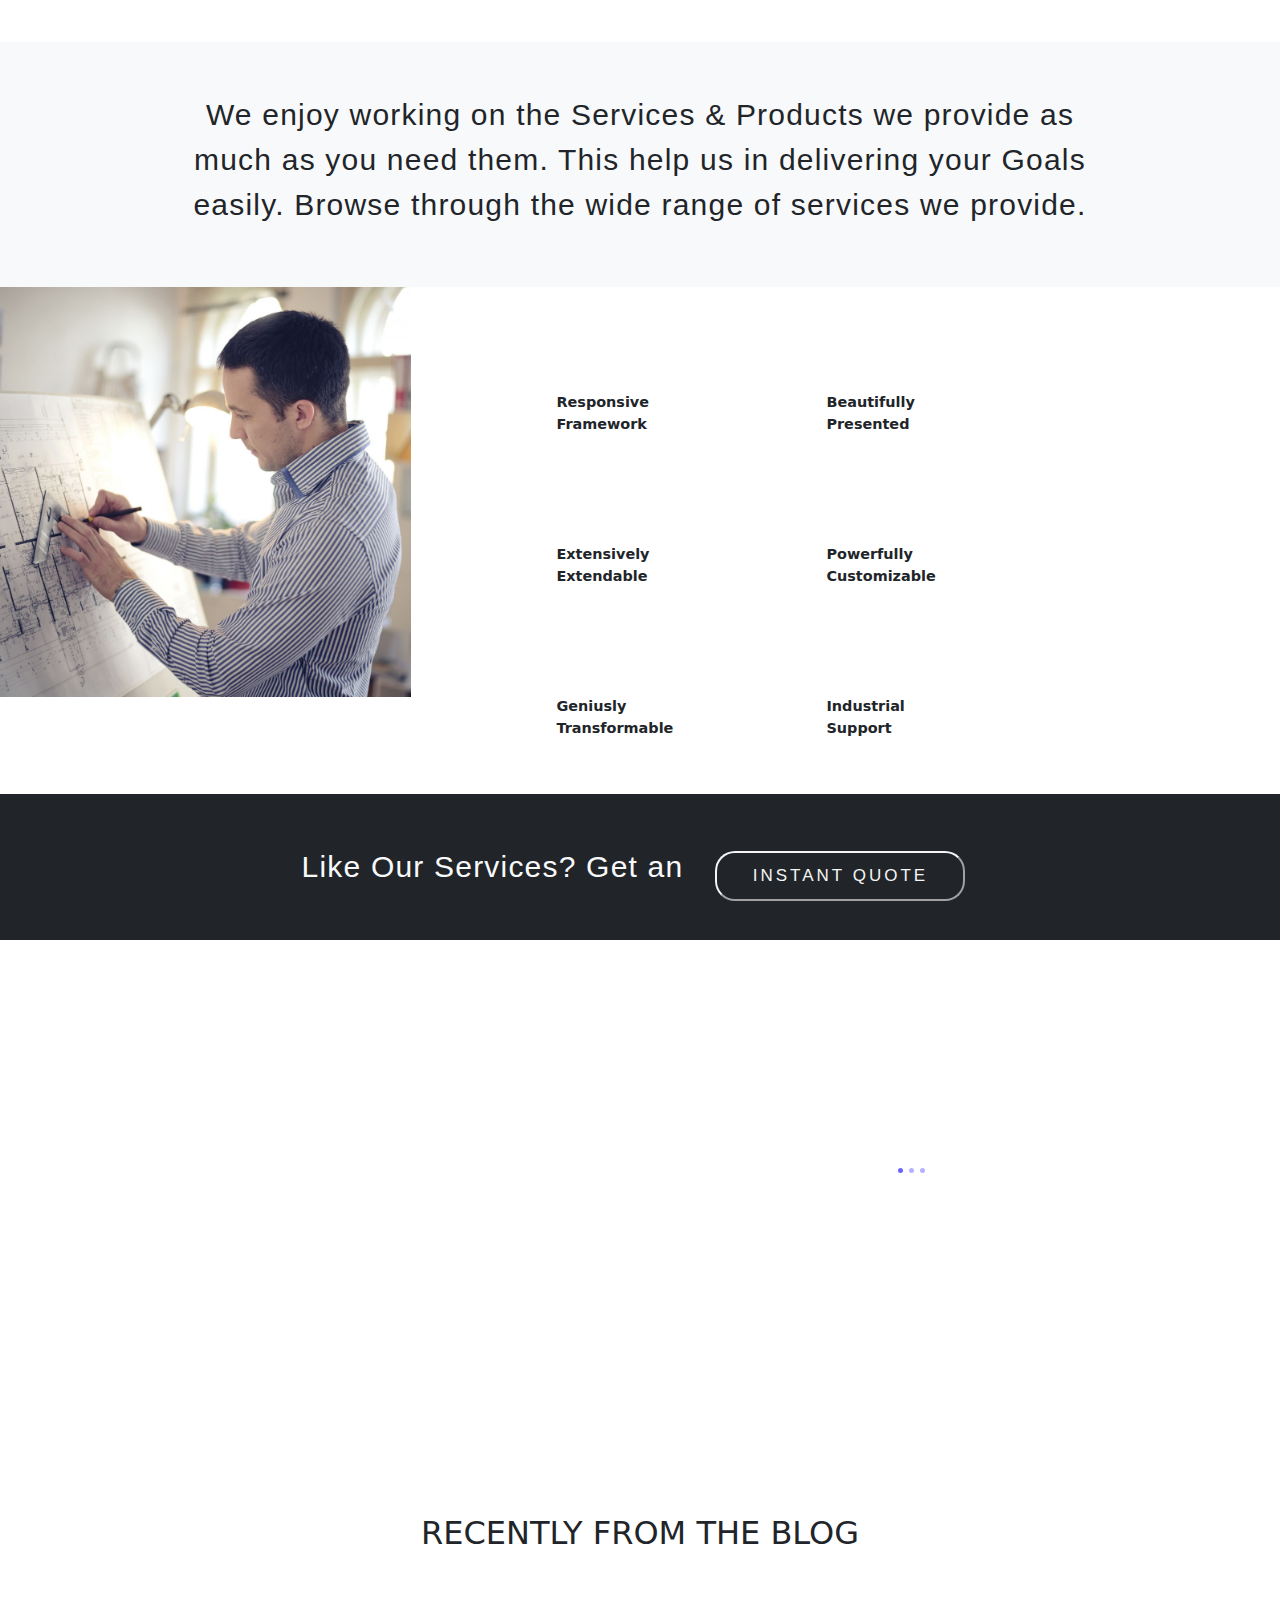
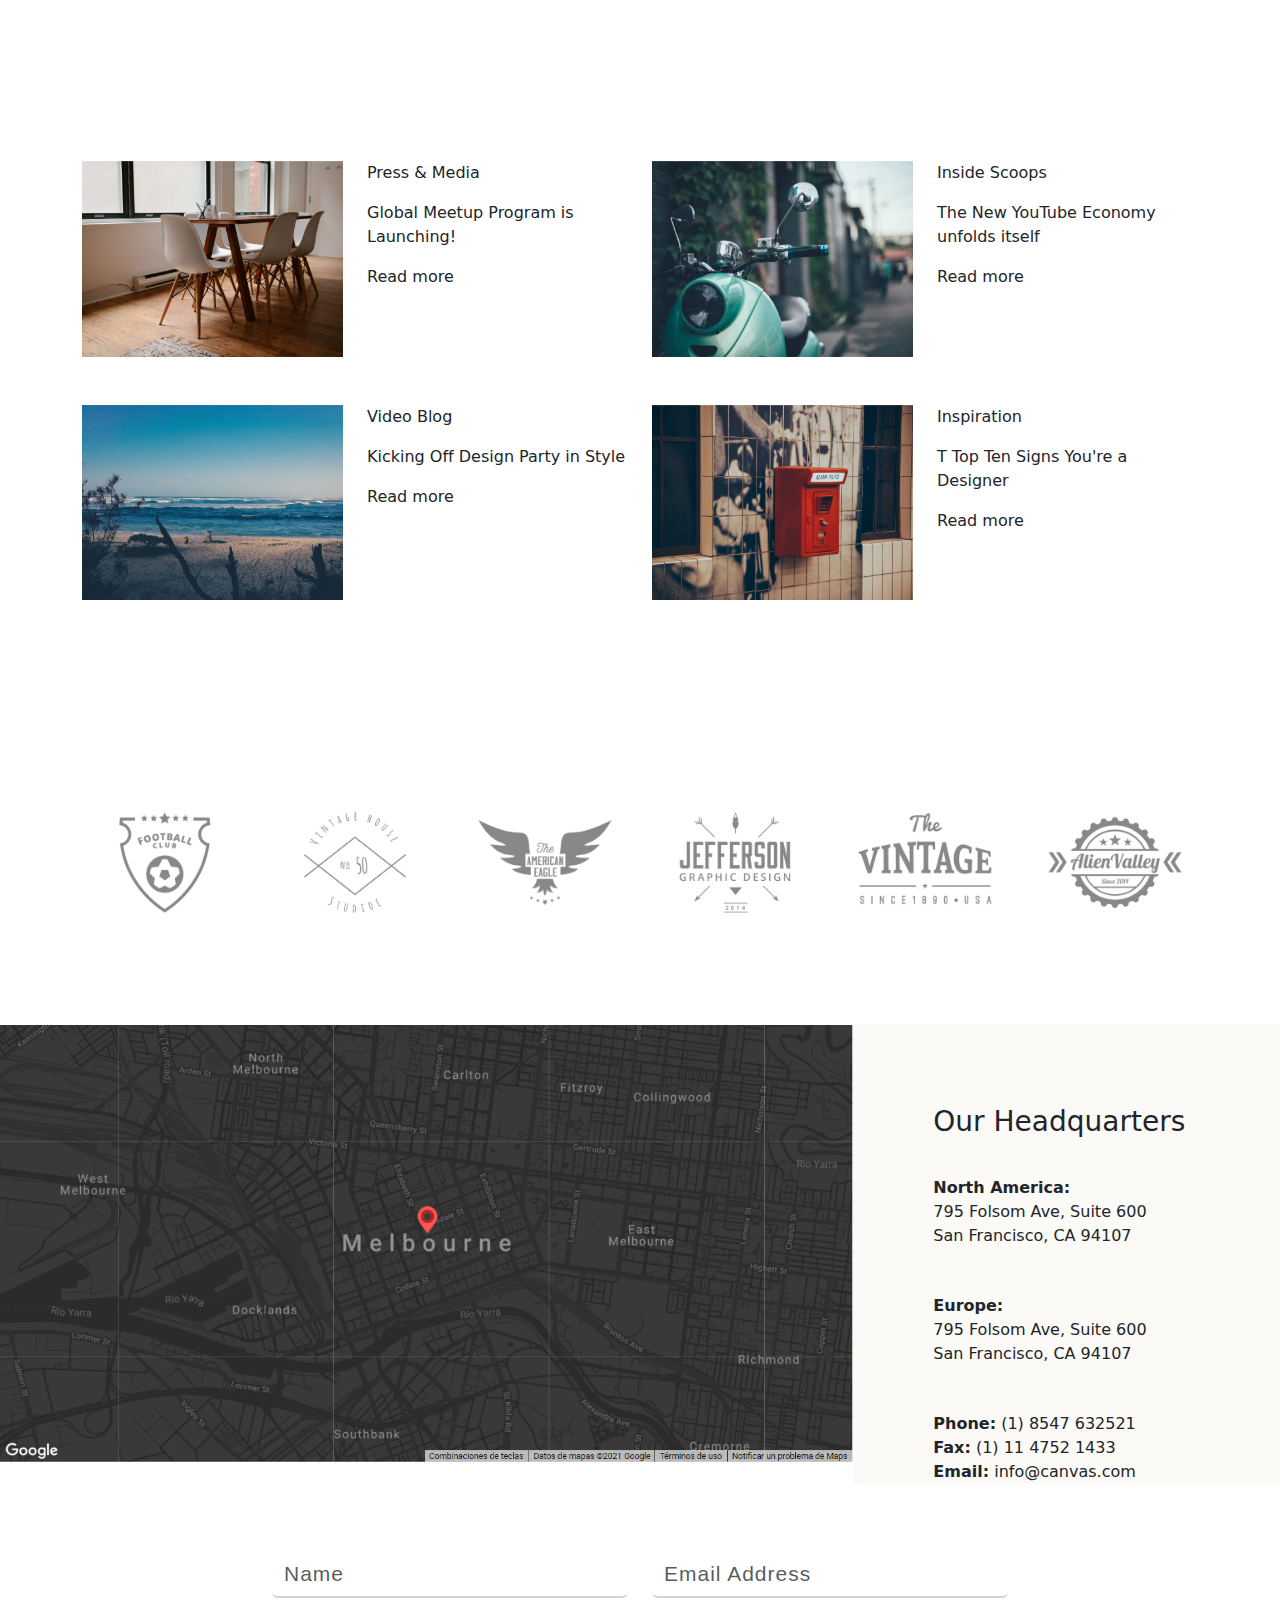
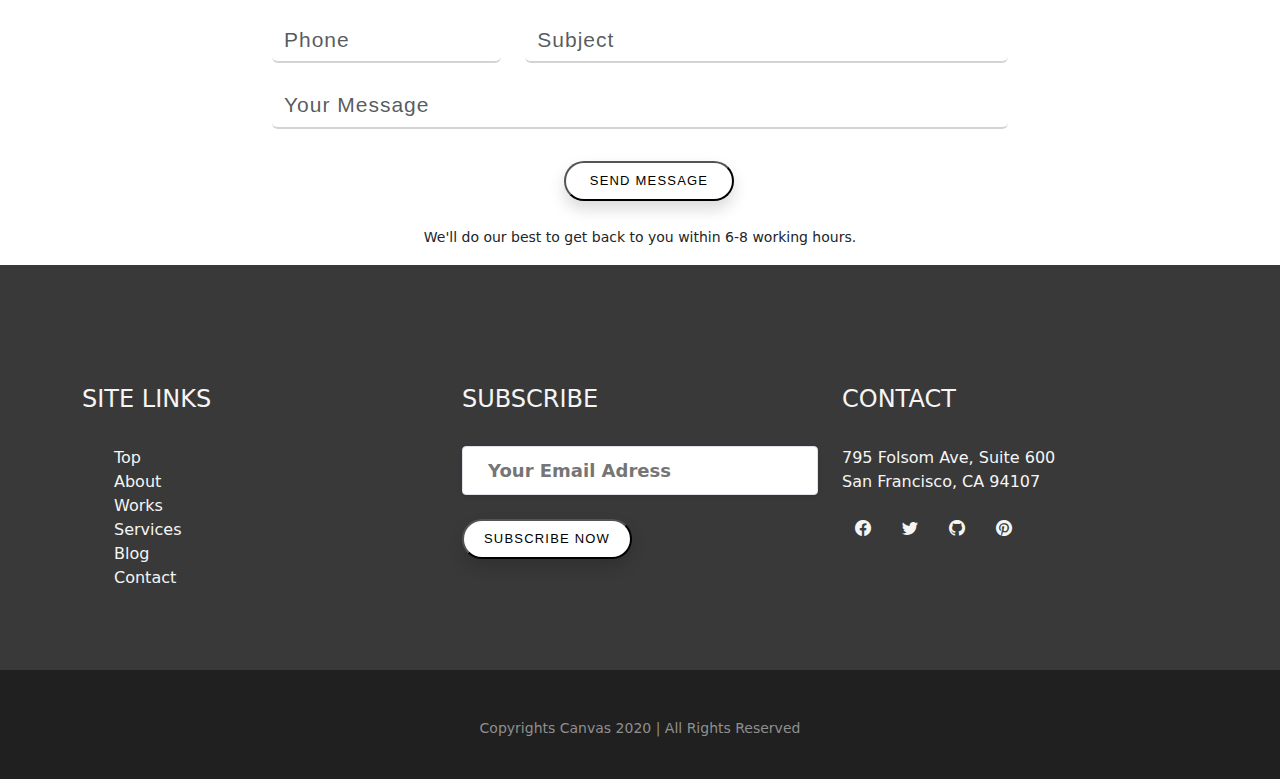
==== commit 6c7ffde8: "Add files via upload" ====
--- a/DiwT2/pagina2/index.html
+++ b/DiwT2/pagina2/index.html
@@ -367,9 +367,9 @@
                     <a><img src="img/mueble.jpg" alt=""></a>
                 </div>
                 <div class="col-lg-6">
-                    <p>Texto de ejemplo1</p>
-                    <p>Texto de ejemplo1</p>
-                    <p>Texto de ejemplo1</p>
+                    <p>Press & Media</p>
+                    <p>Global Meetup Program is Launching!</p>
+                    <p>Read more </p>
                 </div>
             </div>
             
@@ -380,9 +380,9 @@
                     <a><img src="img/moto.jpg" alt=""></a>
                 </div>
                 <div class="col-lg-6">
-                    <p>Texto de ejemplo1</p>
-                    <p>Texto de ejemplo1</p>
-                    <p>Texto de ejemplo1</p>
+                    <p>Inside Scoops</p>
+                    <p>The New YouTube Economy unfolds itself</p>
+                    <p>Read more </p>
                 </div>
             </div>
             
@@ -395,9 +395,9 @@
                     <a><img src="img/playa.jpg" alt="Playa"></a>
                 </div>
                 <div class="col-lg-6">
-                    <p>Texto de ejemplo1</p>
-                    <p>Texto de ejemplo1</p>
-                    <p>Texto de ejemplo1</p>
+                    <p>Video Blog </p>
+                    <p>Kicking Off Design Party in Style</p>
+                    <p>Read more</p>
                 </div>
             </div>
             
@@ -408,9 +408,9 @@
                     <a><img src="img/rojo.jpg" alt=""></a>
                 </div>
                 <div class="col-lg-6">
-                    <p>Texto de ejemplo1</p>
-                    <p>Texto de ejemplo1</p>
-                    <p>Texto de ejemplo1</p>
+                    <p>Inspiration </p>
+                    <p>T Top Ten Signs You're a Designer</p>
+                    <p>Read more</p>
                 </div>
             </div>
             
